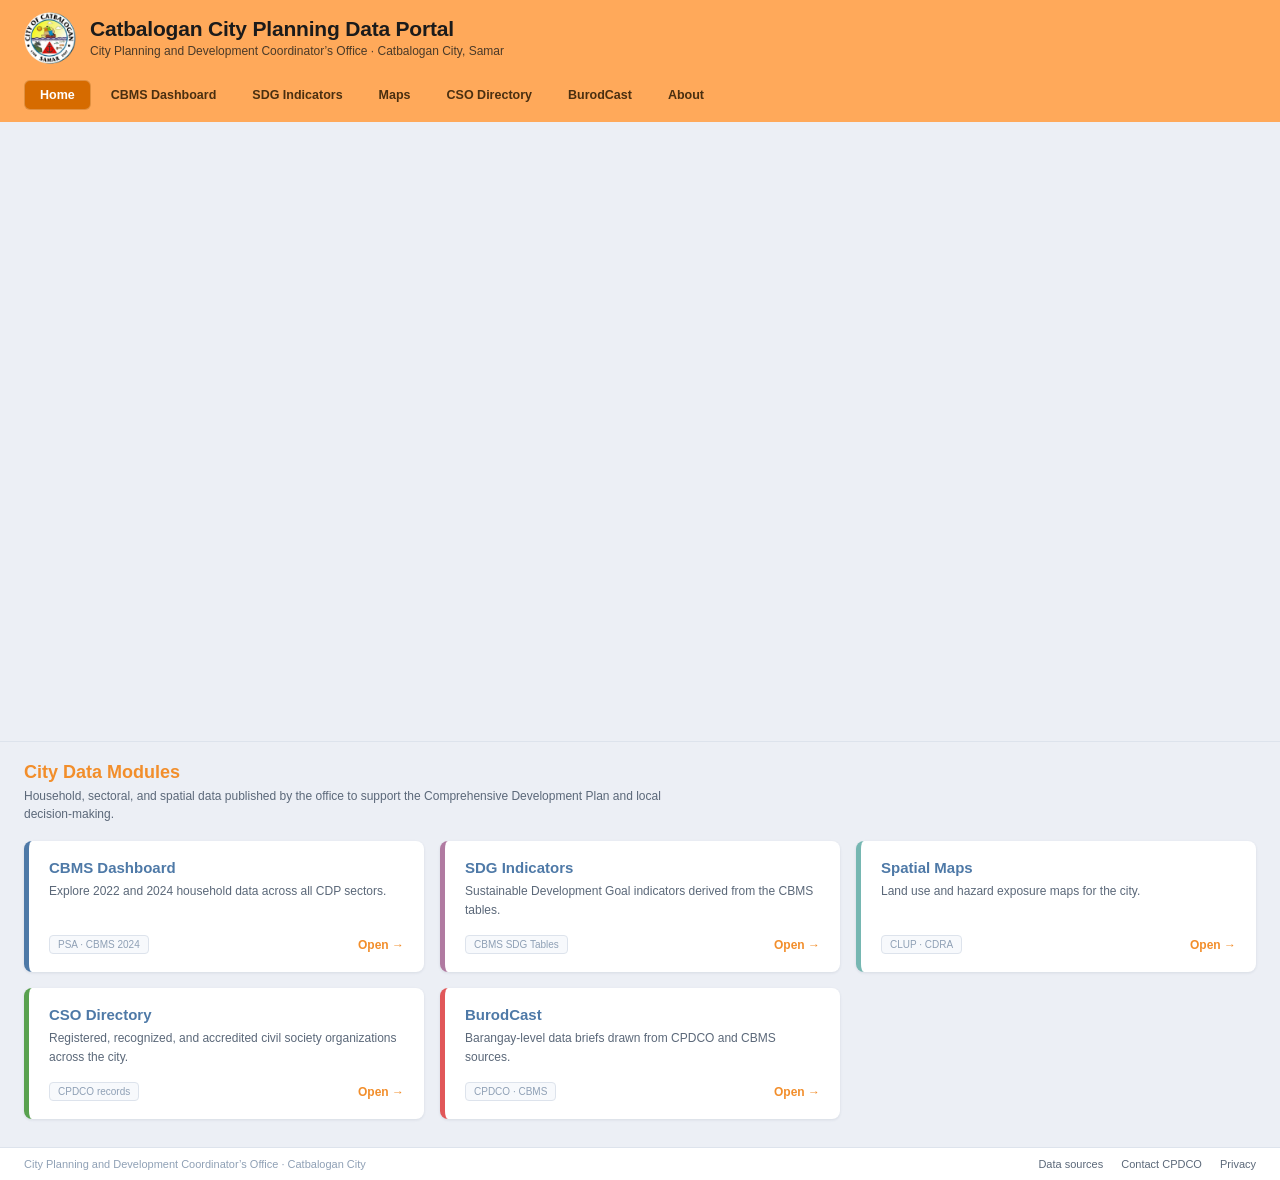
==== index.html @ 0801b404 "Add BurodCast to the header navigation BurodCast is a view of the CBMS workbook rather than its own " ====
<!DOCTYPE html>
<html lang="en">
<head>
  <meta charset="UTF-8">
  <meta name="viewport" content="width=device-width, initial-scale=1.0">
  <title>Catbalogan City Planning Data Portal</title>
  <meta name="description" content="Planning and development data for Catbalogan City, Samar — population trends, CBMS household data, SDG indicators, the CSO directory, and spatial maps, published by the City Planning and Development Coordinator's Office.">
  <meta property="og:title" content="Catbalogan City Planning Data Portal">
  <meta property="og:description" content="Population trends, CBMS household data, SDG indicators, the CSO directory, and spatial maps for Catbalogan City, Samar.">
  <meta property="og:image" content="assets/img/og-image.png">
  <meta property="og:type" content="website">
  <link rel="icon" type="image/png" href="assets/img/favicon.png">
  <link rel="stylesheet" href="assets/css/style.css">
</head>
<body>
<div class="page-shell">

  <header class="site-head">
    <a class="head-brand" href="index.html">
      <img class="head-seal" src="assets/img/seal.png" width="52" height="52" alt="Catbalogan City seal">
      <div>
        <h1 class="head-title">Catbalogan City Planning Data Portal</h1>
        <p class="head-sub">City Planning and Development Coordinator&rsquo;s Office &middot; Catbalogan City, Samar</p>
      </div>
    </a>
    <nav class="head-nav">
      <a href="index.html"     class="nav-pill">Home</a>
      <a href="dashboard.html" class="nav-pill">CBMS Dashboard</a>
      <a href="sdg.html"       class="nav-pill">SDG Indicators</a>
      <a href="maps.html"      class="nav-pill">Maps</a>
      <a href="cso.html"       class="nav-pill">CSO Directory</a>
      <a href="dashboard.html?view=BurodCast" class="nav-pill">BurodCast</a>
      <a href="about.html"     class="nav-pill">About</a>
    </nav>
  </header>

  <section class="home-viz">
    <div id="vizContainer"></div>
  </section>

  <main class="panel">
    <h2 class="section-title">City Data Modules</h2>
    <p class="section-sub">
      Household, sectoral, and spatial data published by the office to support the
      Comprehensive Development Plan and local decision-making.
    </p>

    <div class="module-grid">

      <a href="dashboard.html" class="module-card" style="border-left-color:#4e79a7;">
        <div class="module-title">CBMS Dashboard</div>
        <div class="module-desc">
          Explore 2022 and 2024 household data across all CDP sectors.
        </div>
        <div class="module-footer">
          <span class="module-tag">PSA &middot; CBMS 2024</span>
          <span class="module-open">Open &rarr;</span>
        </div>
      </a>

      <a href="sdg.html" class="module-card" style="border-left-color:#b07aa1;">
        <div class="module-title">SDG Indicators</div>
        <div class="module-desc">
          Sustainable Development Goal indicators derived from the CBMS tables.
        </div>
        <div class="module-footer">
          <span class="module-tag">CBMS SDG Tables</span>
          <span class="module-open">Open &rarr;</span>
        </div>
      </a>

      <a href="maps.html" class="module-card" style="border-left-color:#76b7b2;">
        <div class="module-title">Spatial Maps</div>
        <div class="module-desc">
          Land use and hazard exposure maps for the city.
        </div>
        <div class="module-footer">
          <span class="module-tag">CLUP &middot; CDRA</span>
          <span class="module-open">Open &rarr;</span>
        </div>
      </a>

      <a href="cso.html" class="module-card" style="border-left-color:#59a14f;">
        <div class="module-title">CSO Directory</div>
        <div class="module-desc">
          Registered, recognized, and accredited civil society organizations across the city.
        </div>
        <div class="module-footer">
          <span class="module-tag">CPDCO records</span>
          <span class="module-open">Open &rarr;</span>
        </div>
      </a>

      <a href="dashboard.html?view=BurodCast" class="module-card" style="border-left-color:#e15759;">
        <div class="module-title">BurodCast</div>
        <div class="module-desc">
          Barangay-level data briefs drawn from CPDCO and CBMS sources.
        </div>
        <div class="module-footer">
          <span class="module-tag">CPDCO &middot; CBMS</span>
          <span class="module-open">Open &rarr;</span>
        </div>
      </a>

    </div>
  </main>

  <footer class="site-footer">
    <span class="footer-views">City Planning and Development Coordinator&rsquo;s Office &middot; Catbalogan City</span>
    <div class="footer-links">
      <a href="about.html#sources">Data sources</a>
      <a href="about.html#contact">Contact CPDCO</a>
      <a href="about.html#privacy">Privacy</a>
    </div>
  </footer>

</div>

<script>
  (function buildViz() {
    var baseUrl =
      "https://public.tableau.com/views/CatbaloganCityPSAPopulationTrend/PopulationOverview";
    var isPhone =
      /Android|iPhone|iPod|IEMobile|Windows Phone/i.test(navigator.userAgent) ||
      window.innerWidth < 600;
    // Name the layout explicitly — left to itself Tableau sizes off the iframe
    // and can serve the phone layout to a desktop browser.
    var src = baseUrl
      + "?:embed=y"
      + "&:showVizHome=no"
      + "&:device=" + (isPhone ? "phone" : "desktop");
    var iframe = document.createElement("iframe");
    iframe.style.cssText =
      "width:100%; height:100%; max-width:1400px;" +
      "margin:0 auto; border:none; display:block;";
    iframe.setAttribute("title", "Catbalogan City population overview");
    iframe.setAttribute("src", src);
    document.getElementById("vizContainer").appendChild(iframe);
  })();
</script>

<script src="assets/js/main.js"></script>
</body>
</html>
---- assets/css/style.css ----
/* ==========================================================================
   Catbalogan City Planning Data Portal
   Visual language matched to the CBMS Tableau dashboards:
   orange header band, pill navigation, Tableau 10 accents,
   white rounded cards on a light blue-grey panel.
   ========================================================================== */

:root {
  /* Dashboard header */
  --head-orange:    #ffa95a;   /* header band */
  --pill:           #d66b00;   /* nav pill, other pages */
  --pill-hover:     #bf5f00;
  --pill-current:   #fbe3c8;   /* nav pill, current page */

  /* Navigation, inside the header band */
  --nav-text:       #4a2f10;   /* item text at rest */
  --nav-hover:      #e07f1f;   /* hover fill */
  --nav-active:     #d66b00;   /* current page fill */

  /* Tableau 10 accents — same series colors the dashboards use */
  --tab-blue:       #4e79a7;
  --tab-orange:     #f28e2b;
  --tab-red:        #e15759;
  --tab-teal:       #76b7b2;
  --tab-green:      #59a14f;
  --tab-yellow:     #edc948;
  --tab-purple:     #b07aa1;
  --tab-blue-pale:  #c4e1f6;
  --tab-orange-pale:#fdcf87;

  /* Surfaces */
  --bg:             #f7f9fc;   /* page background */
  --panel:          #eceff5;   /* panel behind card groups */
  --surface:        #ffffff;   /* cards */
  --border:         #dde3ec;

  /* Text */
  --text:           #222b36;
  --text-muted:     #5b6879;
  --text-dim:       #8fa0b5;

  /* Status */
  --stat-good:      #59a14f;
  --stat-warn:      #ff5500;

  --radius:         8px;
  --shadow:         0 1px 3px rgba(30, 50, 80, .10);
  --space:          8px;
}

/* --------------------------------------------------------------------------
   Base
   -------------------------------------------------------------------------- */

*, *::before, *::after { box-sizing: border-box; }

body {
  font-family: 'Segoe UI', 'Segoe UI Variable', Tahoma, Geneva, Verdana, sans-serif;
  font-size: 14px;
  color: var(--text);
  background: var(--bg);
  margin: 0;
  -webkit-font-smoothing: antialiased;
}

code, .mono { font-family: 'Cascadia Code', Consolas, monospace; font-size: 12px; }

.page-shell {
  display: flex;
  flex-direction: column;
  min-height: 100vh;
  min-height: 100dvh;   /* discounts mobile browser chrome */
}

/* Embed pages lock the viewport so the iframe owns exactly the remaining
   height. Tableau scrolls inside the frame at every screen size — letting the
   page grow instead leaves dead space under short phone layouts. */
.page-shell.embed {
  height: 100vh;
  height: 100dvh;
  min-height: 0;
  overflow: hidden;
}

/* --------------------------------------------------------------------------
   Header band — mirrors the dashboard header
   -------------------------------------------------------------------------- */

.site-head {
  background: var(--head-orange);
  display: flex;
  align-items: center;
  gap: 16px;
  padding: 12px 24px;
  flex-shrink: 0;
}
.head-brand {
  display: flex;
  align-items: center;
  gap: 14px;
  text-decoration: none;
  color: inherit;
  min-width: 0;
}
.head-seal { width: 52px; height: 52px; flex-shrink: 0; display: block; }
.head-title {
  font-size: 21px;
  font-weight: 700;
  color: #1b1b1b;
  margin: 0;
  line-height: 1.2;
  letter-spacing: -.2px;
}
.head-sub {
  font-size: 12px;
  color: #4a3a29;
  margin: 3px 0 0;
  line-height: 1.3;
}

/* --------------------------------------------------------------------------
   Navigation — right side of the header band
   -------------------------------------------------------------------------- */

.head-nav {
  display: flex;
  align-items: center;
  gap: 4px;
  margin-left: auto;
  flex-wrap: wrap;
  justify-content: flex-end;
}
.nav-pill {
  font-size: 12.5px;
  font-weight: 600;
  color: var(--nav-text);
  background: transparent;
  border: 1px solid transparent;
  padding: 7px 15px;
  border-radius: 6px;
  text-decoration: none;
  white-space: nowrap;
  transition: background .12s, color .12s;
}
.nav-pill:hover {
  background: var(--nav-hover);
  color: #fff;
}
.nav-pill.active,
.nav-pill.active:hover {
  background: var(--nav-active);
  border-color: rgba(255, 255, 255, .25);
  color: #fff;
}

/* --------------------------------------------------------------------------
   Panel + section headings
   -------------------------------------------------------------------------- */

.panel {
  background: var(--panel);
  padding: 20px 24px 28px;
  flex: 1;
}
.section-title {
  font-size: 18px;
  font-weight: 700;
  color: var(--tab-orange);
  margin: 0 0 4px;
}
.section-sub {
  font-size: 12px;
  color: var(--text-muted);
  margin: 0 0 18px;
  max-width: 640px;
  line-height: 1.5;
}

/* --------------------------------------------------------------------------
   Module cards — white, rounded, soft shadow, colored left rule
   -------------------------------------------------------------------------- */

.module-grid {
  display: grid;
  grid-template-columns: repeat(3, 1fr);
  gap: 16px;
}
.module-card {
  background: var(--surface);
  border-radius: var(--radius);
  border-left: 5px solid var(--border);
  box-shadow: var(--shadow);
  padding: 18px 20px;
  text-decoration: none;
  color: var(--text);
  display: flex;
  flex-direction: column;
  gap: 6px;
  transition: box-shadow .12s, transform .12s;
}
.module-card:hover {
  box-shadow: 0 3px 10px rgba(30, 50, 80, .16);
  transform: translateY(-1px);
}
.module-title  { font-size: 15px; font-weight: 600; color: var(--tab-blue); }
.module-desc   { font-size: 12px; color: var(--text-muted); line-height: 1.55; flex: 1; }
.module-footer { display: flex; align-items: center; justify-content: space-between;
                 gap: 12px; margin-top: 10px; }
.module-tag    { font-size: 10px; background: var(--bg); border: 1px solid var(--border);
                 border-radius: 4px; padding: 3px 8px; color: var(--text-dim); }
.module-open   { font-size: 12px; font-weight: 600; color: var(--tab-orange); white-space: nowrap; }

/* --------------------------------------------------------------------------
   Home embed — fixed-height viz panel above the module grid
   -------------------------------------------------------------------------- */

.home-viz {
  height: 620px;
  background: var(--panel);
  border-bottom: 1px solid var(--border);
  flex-shrink: 0;
}
.home-viz #vizContainer { height: 100%; }

/* --------------------------------------------------------------------------
   View switcher — picks a view within one workbook
   -------------------------------------------------------------------------- */

.view-switch {
  background: var(--surface);
  border-bottom: 1px solid var(--border);
  display: flex;
  align-items: center;
  gap: 8px;
  padding: 8px 24px;
  flex-shrink: 0;
}
.view-tab {
  font-size: 12px;
  font-weight: 500;
  color: var(--text-muted);
  text-decoration: none;
  padding: 5px 14px;
  border-radius: 4px;
  border: 1px solid var(--border);
  white-space: nowrap;
}
.view-tab:hover { color: var(--tab-blue); border-color: var(--tab-blue-pale); }
.view-tab.active,
.view-tab.active:hover {
  background: var(--tab-blue);
  border-color: var(--tab-blue);
  color: #fff;
}
.view-note {
  font-size: 11px;
  color: var(--text-dim);
  margin-left: 8px;
  line-height: 1.4;
}

/* --------------------------------------------------------------------------
   Office identity block (about)
   -------------------------------------------------------------------------- */

.office-identity { display: flex; align-items: center; gap: 22px; }
.office-logo {
  width: 118px;
  height: 118px;
  flex-shrink: 0;
  object-fit: contain;
}
.office-name {
  font-size: 16px;
  font-weight: 600;
  color: var(--tab-blue);
  margin: 0 0 3px;
  line-height: 1.3;
}
.office-line { font-size: 12px; color: var(--text-dim); margin: 0 0 10px; }
.office-lede { font-size: 13px; color: var(--text-muted); line-height: 1.6; margin: 0; }

/* --------------------------------------------------------------------------
   Source disclaimer banner
   -------------------------------------------------------------------------- */

.source-banner {
  background: #fff4e3;
  border-bottom: 1px solid var(--tab-orange-pale);
  padding: 8px 24px;
  font-size: 11.5px;
  color: #7a4f00;
  flex-shrink: 0;
}

/* --------------------------------------------------------------------------
   Viz container
   -------------------------------------------------------------------------- */

#vizContainer { flex: 1; min-height: 0; background: var(--panel); }

/* --------------------------------------------------------------------------
   Content pages
   -------------------------------------------------------------------------- */

.content { flex: 1; width: 100%; max-width: 860px; margin: 0 auto; padding: 28px 24px 48px; }

.card {
  background: var(--surface);
  border-radius: var(--radius);
  box-shadow: var(--shadow);
  padding: 22px 24px;
  margin-bottom: 16px;
}
.card h2 {
  font-size: 15px;
  font-weight: 600;
  color: var(--tab-blue);
  margin: 0 0 12px;
}
.content h1 { font-size: 20px; font-weight: 700; color: var(--tab-orange); margin: 0 0 6px; }
.content .lede { font-size: 13px; color: var(--text-muted); line-height: 1.6; margin: 0 0 20px; max-width: 640px; }
.content p, .content li { font-size: 13px; line-height: 1.7; color: var(--text-muted); }
.content p { margin: 0 0 12px; }
.content p:last-child, .content ul:last-child { margin-bottom: 0; }
.content ul { margin: 0 0 12px; padding-left: 18px; }
.content li { margin-bottom: 6px; }
.content a { color: var(--tab-blue); }
.content a:hover { color: var(--tab-orange); }
.content strong { color: var(--text); font-weight: 600; }

.data-rows { margin: 0; }
.data-row {
  display: flex;
  gap: 16px;
  padding: 9px 0;
  border-bottom: 1px solid var(--border);
  font-size: 13px;
}
.data-row:last-child { border-bottom: none; padding-bottom: 0; }
.data-row dt { flex: 0 0 160px; color: var(--text-dim); font-size: 12px; }
.data-row dd { margin: 0; color: var(--text-muted); line-height: 1.6; }

.layer-item {
  display: flex;
  align-items: center;
  justify-content: space-between;
  gap: 16px;
  padding: 12px 0;
  border-bottom: 1px solid var(--border);
}
.layer-item:last-child { border-bottom: none; padding-bottom: 0; }
.layer-title { font-size: 13px; font-weight: 600; color: var(--text); }
.layer-desc  { font-size: 12px; color: var(--text-muted); margin-top: 2px; }
.status-tag {
  font-size: 10px;
  border-radius: 4px;
  padding: 3px 8px;
  white-space: nowrap;
  background: #eaf3ea;
  color: var(--stat-good);
  border: 1px solid #c6e0c3;
}

/* --------------------------------------------------------------------------
   Footer
   -------------------------------------------------------------------------- */

.site-footer {
  background: var(--surface);
  border-top: 1px solid var(--border);
  padding: 10px 24px;
  display: flex;
  align-items: center;
  justify-content: space-between;
  gap: 16px;
  flex-shrink: 0;
}
.footer-views { font-size: 11px; color: var(--text-dim); }
.footer-links { display: flex; gap: 18px; }
.footer-links a { font-size: 11px; color: var(--text-muted); text-decoration: none; }
.footer-links a:hover { color: var(--tab-orange); }

/* --------------------------------------------------------------------------
   Responsive
   -------------------------------------------------------------------------- */

/* Below this the nav always takes its own full-width row, so it lays out the
   same on every page regardless of how wide that page's title is. */
@media (max-width: 1280px) {
  .site-head { flex-wrap: wrap; }
  .head-nav { margin-left: 0; width: 100%; justify-content: flex-start; }
}

@media (max-width: 980px) {
  .module-grid { grid-template-columns: repeat(2, 1fr); }
}

@media (max-width: 640px) {
  .site-head    { padding: 10px 16px; gap: 12px; }
  .head-seal    { width: 42px; height: 42px; }
  .head-title   { font-size: 17px; }
  .head-sub     { font-size: 11px; }
  .head-nav     { gap: 3px; }
  .nav-pill     { font-size: 12px; padding: 6px 11px; }

  .panel        { padding: 16px; }
  .module-grid  { grid-template-columns: 1fr; }
  .home-viz     { height: 78vh; height: 78dvh; }

  .view-switch  { flex-wrap: wrap; padding: 8px 16px; }
  .view-note    { margin-left: 0; flex-basis: 100%; }

  .office-identity { flex-direction: column; align-items: flex-start; gap: 14px; }
  .office-logo     { width: 92px; height: 92px; }
  .content      { padding: 20px 16px 40px; }
  .card         { padding: 18px 16px; }
  .source-banner{ padding: 8px 16px; }

  .site-footer  { flex-direction: column; align-items: flex-start; gap: 8px; }
  .footer-links { flex-wrap: wrap; gap: 14px; }

  .data-row     { flex-direction: column; gap: 2px; }
  .data-row dt  { flex: none; }
}
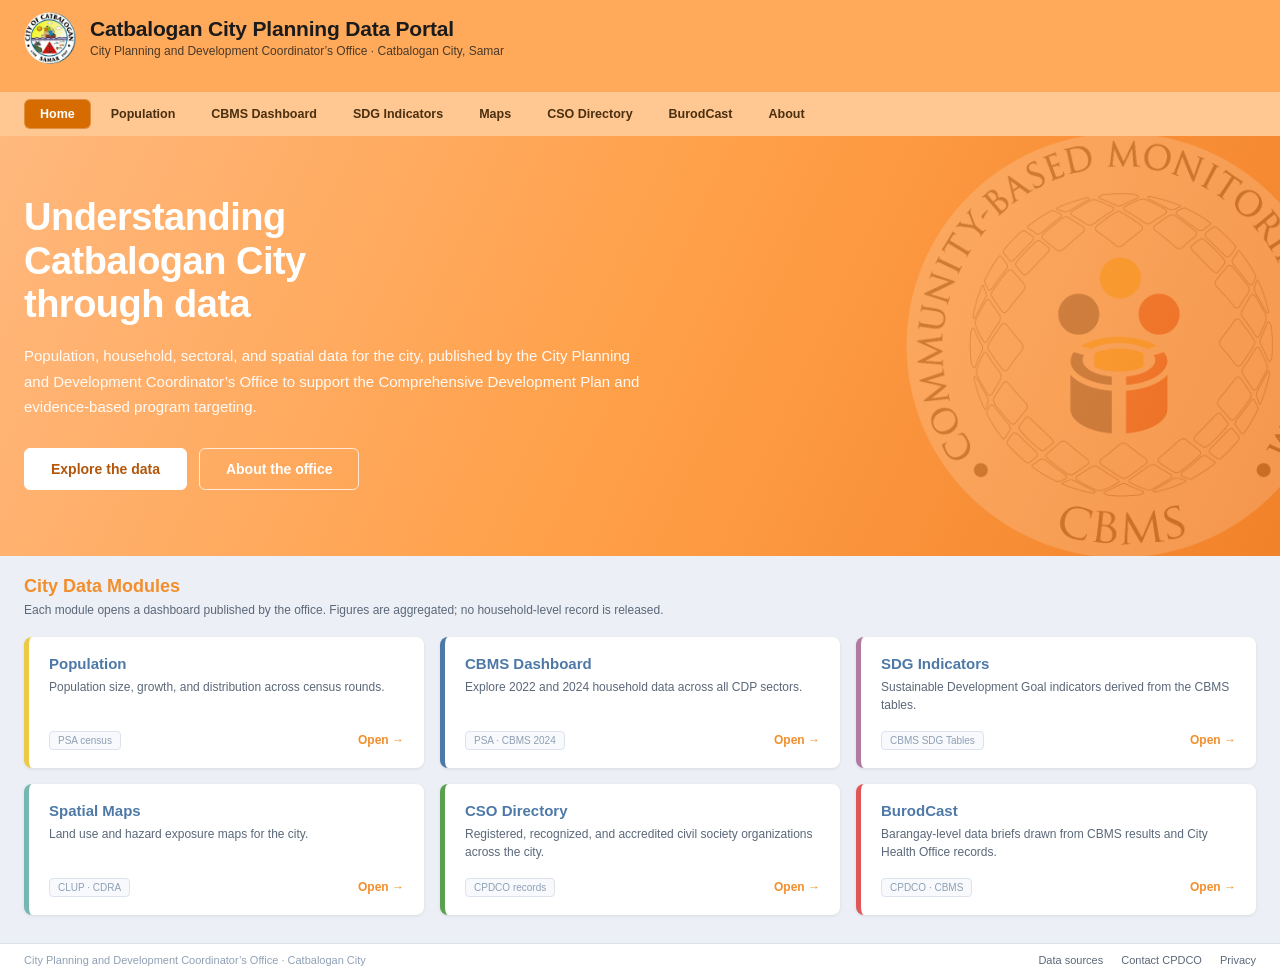
==== commit da8f8fcc: "Give Population its own page and rebuild the landing page Population moves out of the landing page i" ====
--- a/index.html
+++ b/index.html
@@ -4,9 +4,9 @@
   <meta charset="UTF-8">
   <meta name="viewport" content="width=device-width, initial-scale=1.0">
   <title>Catbalogan City Planning Data Portal</title>
-  <meta name="description" content="Planning and development data for Catbalogan City, Samar — population trends, CBMS household data, SDG indicators, the CSO directory, and spatial maps, published by the City Planning and Development Coordinator's Office.">
+  <meta name="description" content="Planning and development data for Catbalogan City, Samar: population trends, CBMS household data, SDG indicators, spatial maps, and the CSO directory, published by the City Planning and Development Coordinator's Office.">
   <meta property="og:title" content="Catbalogan City Planning Data Portal">
-  <meta property="og:description" content="Population trends, CBMS household data, SDG indicators, the CSO directory, and spatial maps for Catbalogan City, Samar.">
+  <meta property="og:description" content="Population trends, CBMS household data, SDG indicators, spatial maps, and the CSO directory for Catbalogan City, Samar.">
   <meta property="og:image" content="assets/img/og-image.png">
   <meta property="og:type" content="website">
   <link rel="icon" type="image/png" href="assets/img/favicon.png">
@@ -24,28 +24,52 @@
       </div>
     </a>
     <nav class="head-nav">
-      <a href="index.html"     class="nav-pill">Home</a>
-      <a href="dashboard.html" class="nav-pill">CBMS Dashboard</a>
-      <a href="sdg.html"       class="nav-pill">SDG Indicators</a>
-      <a href="maps.html"      class="nav-pill">Maps</a>
-      <a href="cso.html"       class="nav-pill">CSO Directory</a>
-      <a href="dashboard.html?view=BurodCast" class="nav-pill">BurodCast</a>
-      <a href="about.html"     class="nav-pill">About</a>
+      <a href="index.html"      class="nav-pill">Home</a>
+      <a href="population.html" class="nav-pill">Population</a>
+      <a href="dashboard.html"  class="nav-pill">CBMS Dashboard</a>
+      <a href="sdg.html"        class="nav-pill">SDG Indicators</a>
+      <a href="maps.html"       class="nav-pill">Maps</a>
+      <a href="cso.html"        class="nav-pill">CSO Directory</a>
+      <a href="burodcast.html"  class="nav-pill">BurodCast</a>
+      <a href="about.html"      class="nav-pill">About</a>
     </nav>
   </header>
 
-  <section class="home-viz">
-    <div id="vizContainer"></div>
+  <section class="hero">
+    <img class="hero-mark" src="assets/img/cbms_logo_resized.png" alt="" aria-hidden="true">
+    <div class="hero-inner">
+      <h2 class="hero-title">Understanding Catbalogan City through data</h2>
+      <p class="hero-desc">
+        Population, household, sectoral, and spatial data for the city, published by the
+        City Planning and Development Coordinator&rsquo;s Office to support the Comprehensive
+        Development Plan and evidence-based program targeting.
+      </p>
+      <div class="hero-actions">
+        <a href="dashboard.html" class="btn btn-primary">Explore the data</a>
+        <a href="about.html" class="btn btn-ghost">About the office</a>
+      </div>
+    </div>
   </section>
 
   <main class="panel">
     <h2 class="section-title">City Data Modules</h2>
     <p class="section-sub">
-      Household, sectoral, and spatial data published by the office to support the
-      Comprehensive Development Plan and local decision-making.
+      Each module opens a dashboard published by the office. Figures are aggregated; no
+      household-level record is released.
     </p>
 
     <div class="module-grid">
+
+      <a href="population.html" class="module-card" style="border-left-color:#edc948;">
+        <div class="module-title">Population</div>
+        <div class="module-desc">
+          Population size, growth, and distribution across census rounds.
+        </div>
+        <div class="module-footer">
+          <span class="module-tag">PSA census</span>
+          <span class="module-open">Open &rarr;</span>
+        </div>
+      </a>
 
       <a href="dashboard.html" class="module-card" style="border-left-color:#4e79a7;">
         <div class="module-title">CBMS Dashboard</div>
@@ -91,10 +115,10 @@
         </div>
       </a>
 
-      <a href="dashboard.html?view=BurodCast" class="module-card" style="border-left-color:#e15759;">
+      <a href="burodcast.html" class="module-card" style="border-left-color:#e15759;">
         <div class="module-title">BurodCast</div>
         <div class="module-desc">
-          Barangay-level data briefs drawn from CPDCO and CBMS sources.
+          Barangay-level data briefs drawn from CBMS results and City Health Office records.
         </div>
         <div class="module-footer">
           <span class="module-tag">CPDCO &middot; CBMS</span>
@@ -115,30 +139,6 @@
   </footer>
 
 </div>
-
-<script>
-  (function buildViz() {
-    var baseUrl =
-      "https://public.tableau.com/views/CatbaloganCityPSAPopulationTrend/PopulationOverview";
-    var isPhone =
-      /Android|iPhone|iPod|IEMobile|Windows Phone/i.test(navigator.userAgent) ||
-      window.innerWidth < 600;
-    // Name the layout explicitly — left to itself Tableau sizes off the iframe
-    // and can serve the phone layout to a desktop browser.
-    var src = baseUrl
-      + "?:embed=y"
-      + "&:showVizHome=no"
-      + "&:device=" + (isPhone ? "phone" : "desktop");
-    var iframe = document.createElement("iframe");
-    iframe.style.cssText =
-      "width:100%; height:100%; max-width:1400px;" +
-      "margin:0 auto; border:none; display:block;";
-    iframe.setAttribute("title", "Catbalogan City population overview");
-    iframe.setAttribute("src", src);
-    document.getElementById("vizContainer").appendChild(iframe);
-  })();
-</script>
-
 <script src="assets/js/main.js"></script>
 </body>
 </html>
--- a/assets/css/style.css
+++ b/assets/css/style.css
@@ -89,9 +89,10 @@
 .site-head {
   background: var(--head-orange);
   display: flex;
+  flex-wrap: wrap;
   align-items: center;
   gap: 16px;
-  padding: 12px 24px;
+  padding: 12px 24px 0;
   flex-shrink: 0;
 }
 .head-brand {
@@ -122,13 +123,18 @@
    Navigation — right side of the header band
    -------------------------------------------------------------------------- */
 
+/* Its own lighter band, full-bleed across the foot of the header, so the
+   navigation reads as a distinct strip rather than floating on the brand
+   colour. Always a full row, so it lays out identically on every page. */
 .head-nav {
   display: flex;
   align-items: center;
   gap: 4px;
-  margin-left: auto;
   flex-wrap: wrap;
-  justify-content: flex-end;
+  width: calc(100% + 48px);
+  margin: 12px -24px 0;
+  padding: 7px 24px;
+  background: rgba(255, 255, 255, .34);
 }
 .nav-pill {
   font-size: 12.5px;
@@ -154,6 +160,68 @@
 }
 
 /* --------------------------------------------------------------------------
+   Hero — landing page only
+   -------------------------------------------------------------------------- */
+
+.hero {
+  position: relative;
+  overflow: hidden;
+  background: linear-gradient(115deg, #ffb87d 0%, #ff9f47 52%, #f2822a 100%);
+  padding: 60px 24px 66px;
+  flex-shrink: 0;
+}
+.hero-mark {
+  position: absolute;
+  right: -70px;
+  top: 50%;
+  transform: translateY(-50%);
+  width: 460px;
+  max-width: 46%;
+  opacity: .17;
+  pointer-events: none;
+  user-select: none;
+}
+.hero-inner { position: relative; max-width: 1400px; margin: 0 auto; }
+.hero-title {
+  font-size: 38px;
+  font-weight: 700;
+  color: #fff;
+  line-height: 1.15;
+  letter-spacing: -.5px;
+  margin: 0 0 16px;
+  max-width: 15ch;
+}
+.hero-desc {
+  font-size: 15px;
+  line-height: 1.7;
+  color: rgba(255, 255, 255, .94);
+  max-width: 620px;
+  margin: 0 0 28px;
+}
+.hero-actions { display: flex; flex-wrap: wrap; gap: 12px; }
+.btn {
+  font-size: 14px;
+  font-weight: 600;
+  padding: 12px 26px;
+  border-radius: 6px;
+  text-decoration: none;
+  white-space: nowrap;
+  transition: background .12s, color .12s;
+}
+.btn-primary {
+  background: #fff;
+  color: #b3560a;
+  border: 1px solid #fff;
+}
+.btn-primary:hover { background: #fff4e8; }
+.btn-ghost {
+  background: transparent;
+  color: #fff;
+  border: 1px solid rgba(255, 255, 255, .75);
+}
+.btn-ghost:hover { background: rgba(255, 255, 255, .18); }
+
+/* --------------------------------------------------------------------------
    Panel + section headings
    -------------------------------------------------------------------------- */
 
@@ -209,18 +277,6 @@
 .module-tag    { font-size: 10px; background: var(--bg); border: 1px solid var(--border);
                  border-radius: 4px; padding: 3px 8px; color: var(--text-dim); }
 .module-open   { font-size: 12px; font-weight: 600; color: var(--tab-orange); white-space: nowrap; }
-
-/* --------------------------------------------------------------------------
-   Home embed — fixed-height viz panel above the module grid
-   -------------------------------------------------------------------------- */
-
-.home-viz {
-  height: 620px;
-  background: var(--panel);
-  border-bottom: 1px solid var(--border);
-  flex-shrink: 0;
-}
-.home-viz #vizContainer { height: 100%; }
 
 /* --------------------------------------------------------------------------
    View switcher — picks a view within one workbook
@@ -385,28 +441,26 @@
    Responsive
    -------------------------------------------------------------------------- */
 
-/* Below this the nav always takes its own full-width row, so it lays out the
-   same on every page regardless of how wide that page's title is. */
-@media (max-width: 1280px) {
-  .site-head { flex-wrap: wrap; }
-  .head-nav { margin-left: 0; width: 100%; justify-content: flex-start; }
-}
-
 @media (max-width: 980px) {
   .module-grid { grid-template-columns: repeat(2, 1fr); }
 }
 
 @media (max-width: 640px) {
-  .site-head    { padding: 10px 16px; gap: 12px; }
+  .site-head    { padding: 10px 16px 0; gap: 12px; }
+  .head-nav     { width: calc(100% + 32px); margin: 10px -16px 0; padding: 6px 16px; }
+
+  .hero         { padding: 40px 16px 44px; }
+  .hero-title   { font-size: 28px; max-width: none; }
+  .hero-desc    { font-size: 14px; margin-bottom: 22px; }
+  .hero-mark    { width: 280px; right: -90px; opacity: .13; }
+  .btn          { font-size: 13px; padding: 11px 20px; }
   .head-seal    { width: 42px; height: 42px; }
   .head-title   { font-size: 17px; }
   .head-sub     { font-size: 11px; }
-  .head-nav     { gap: 3px; }
   .nav-pill     { font-size: 12px; padding: 6px 11px; }
 
   .panel        { padding: 16px; }
   .module-grid  { grid-template-columns: 1fr; }
-  .home-viz     { height: 78vh; height: 78dvh; }
 
   .view-switch  { flex-wrap: wrap; padding: 8px 16px; }
   .view-note    { margin-left: 0; flex-basis: 100%; }
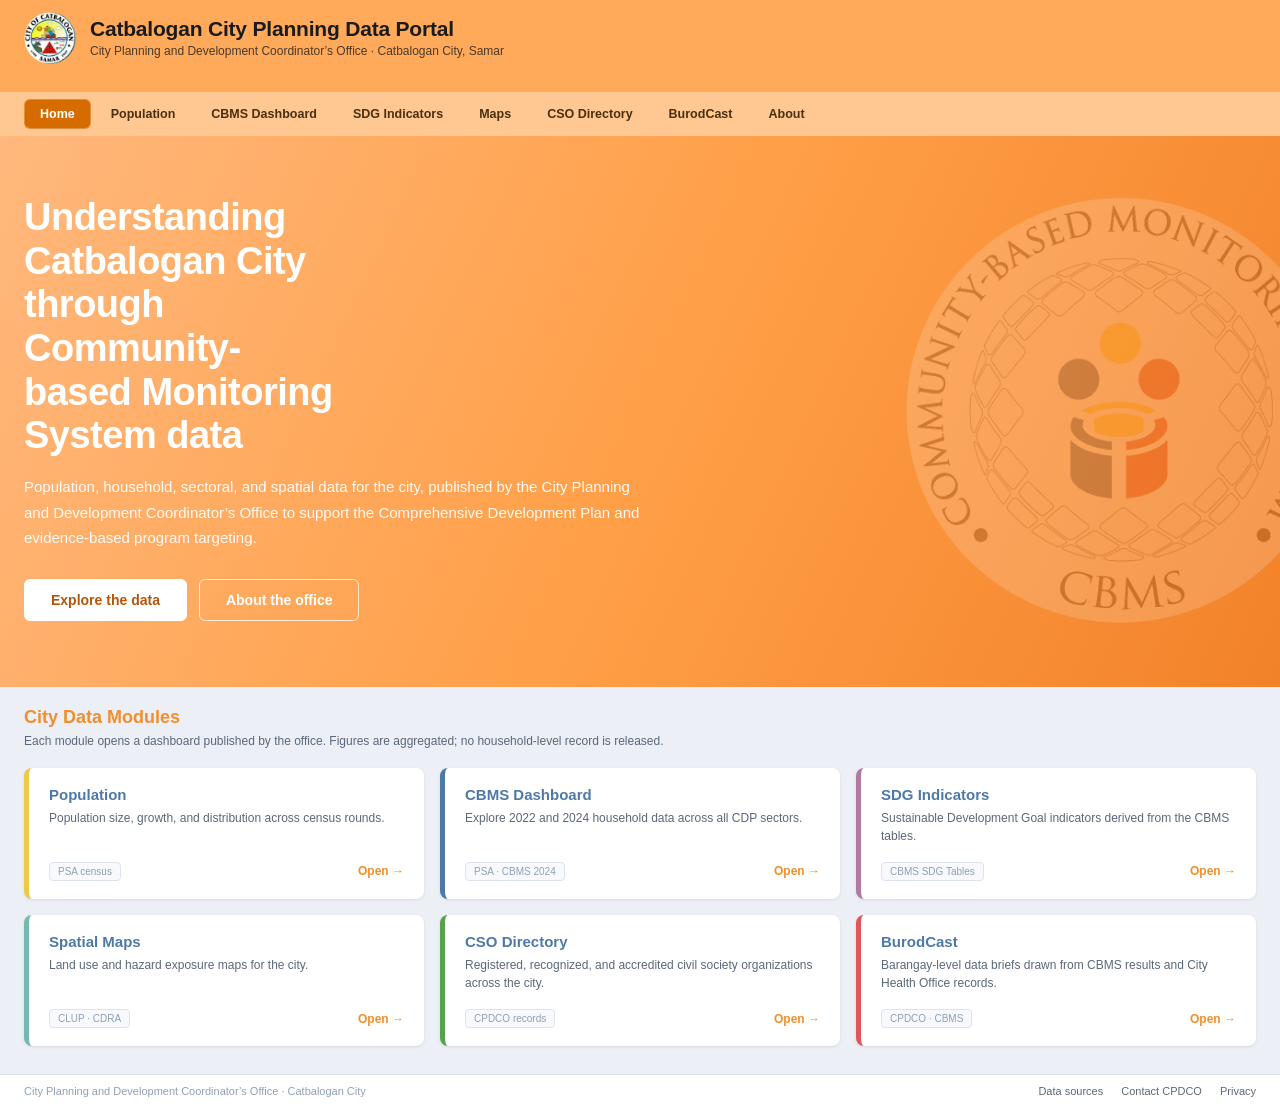
==== commit 7be99399: "Update hero title for clarity and adjust navigation order for Population page" ====
--- a/index.html
+++ b/index.html
@@ -38,7 +38,7 @@
   <section class="hero">
     <img class="hero-mark" src="assets/img/cbms_logo_resized.png" alt="" aria-hidden="true">
     <div class="hero-inner">
-      <h2 class="hero-title">Understanding Catbalogan City through data</h2>
+      <h2 class="hero-title">Understanding Catbalogan City through Community-based Monitoring System data</h2>
       <p class="hero-desc">
         Population, household, sectoral, and spatial data for the city, published by the
         City Planning and Development Coordinator&rsquo;s Office to support the Comprehensive
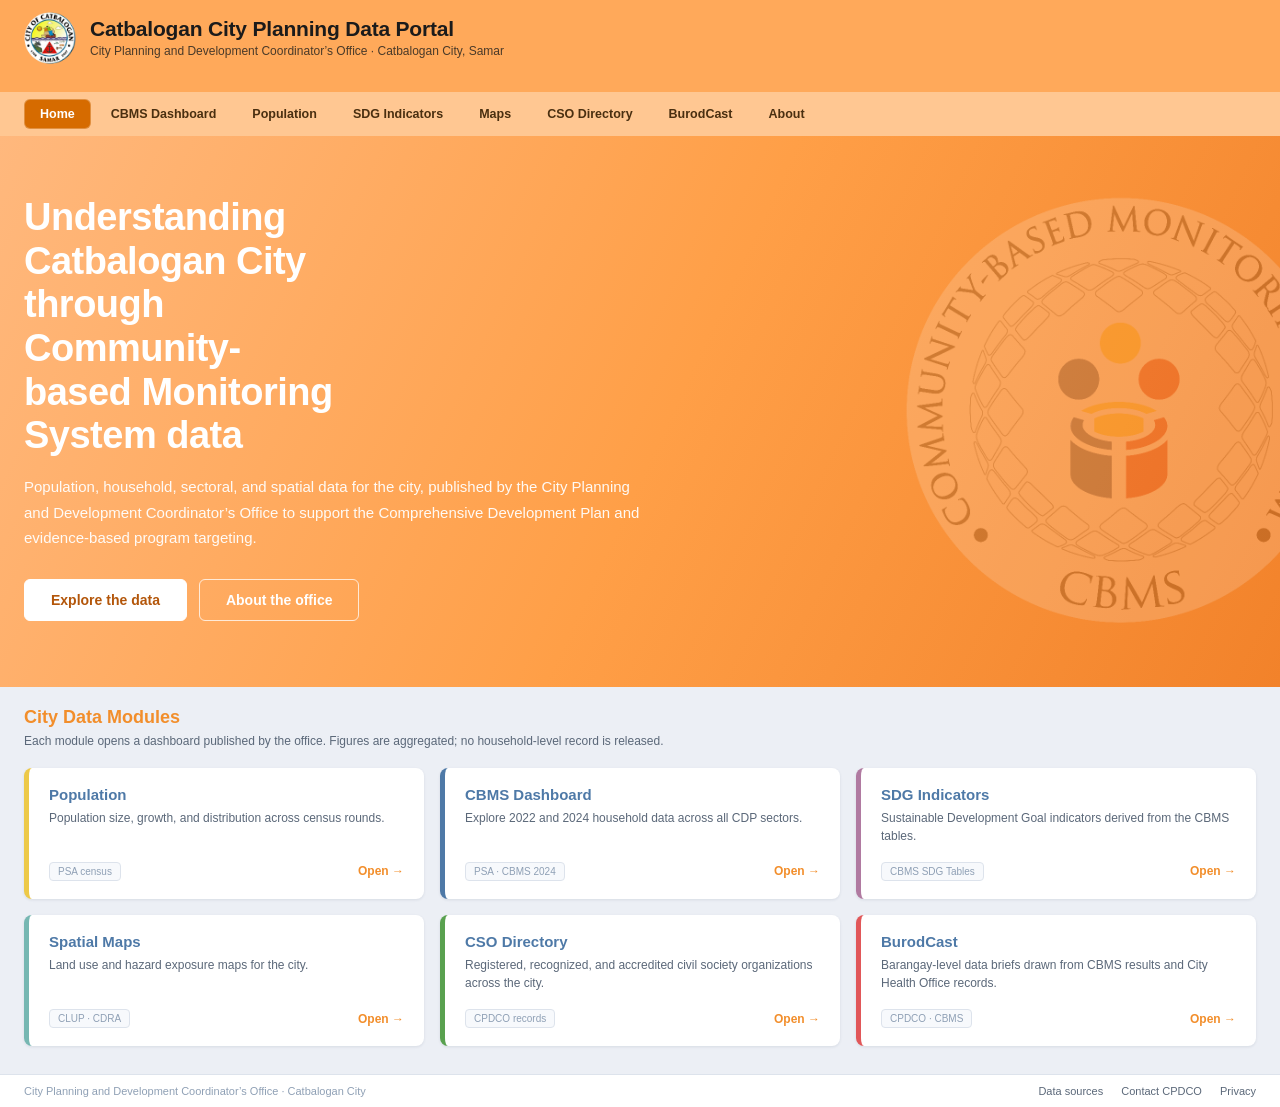
==== commit 7ec1ff51: "Reorder navigation links for consistency across pages" ====
--- a/index.html
+++ b/index.html
@@ -25,8 +25,8 @@
     </a>
     <nav class="head-nav">
       <a href="index.html"      class="nav-pill">Home</a>
+      <a href="dashboard.html" class="nav-pill">CBMS Dashboard</a>
       <a href="population.html" class="nav-pill">Population</a>
-      <a href="dashboard.html"  class="nav-pill">CBMS Dashboard</a>
       <a href="sdg.html"        class="nav-pill">SDG Indicators</a>
       <a href="maps.html"       class="nav-pill">Maps</a>
       <a href="cso.html"        class="nav-pill">CSO Directory</a>
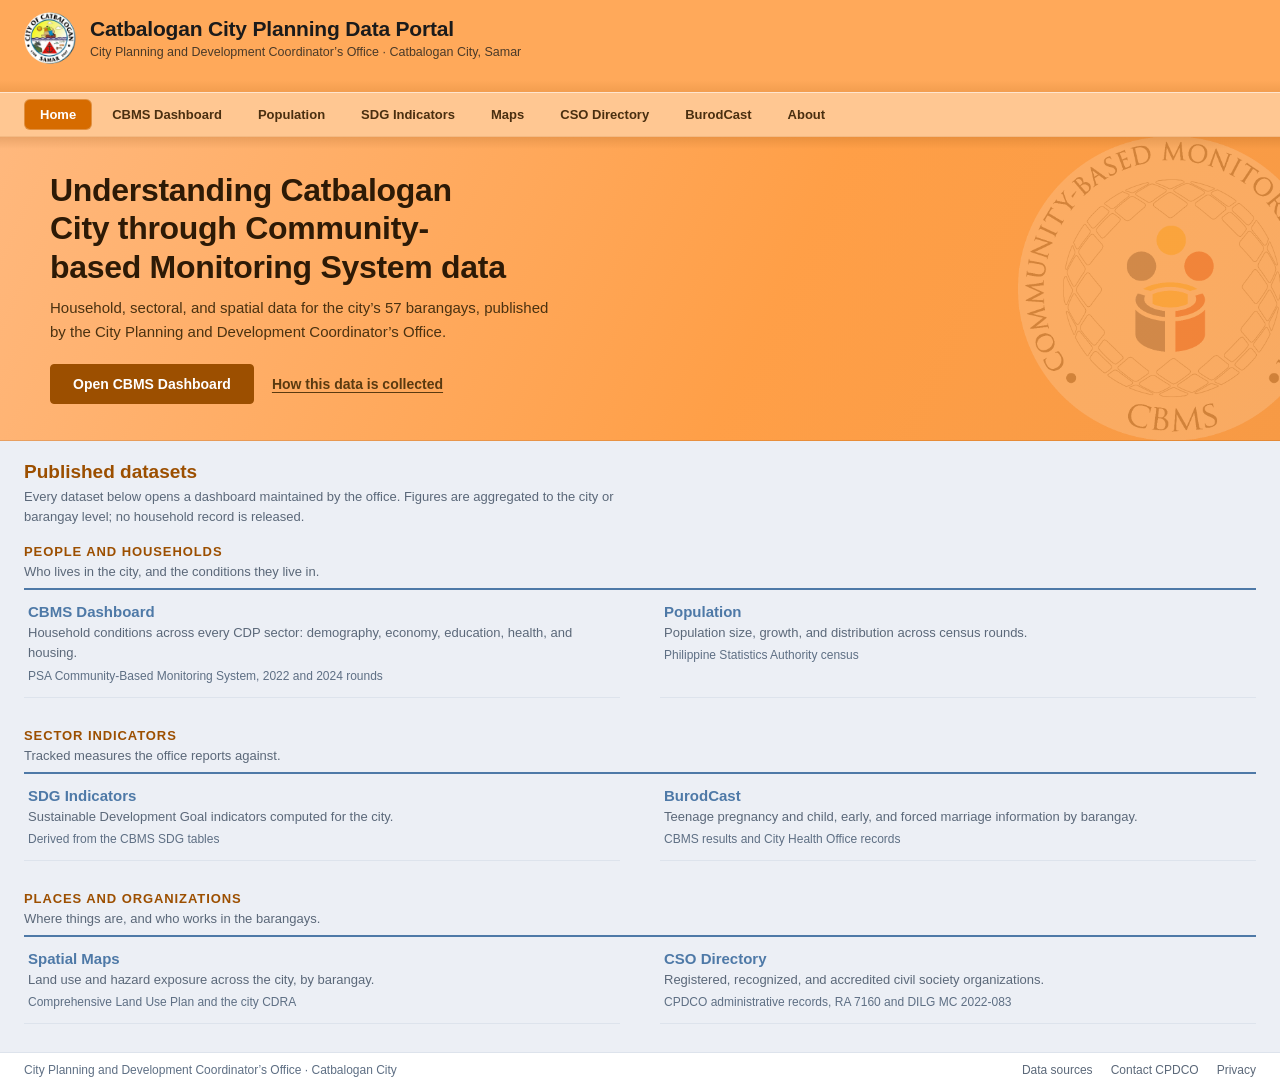
==== commit 790c6f4b: "Rework the landing page as a dataset index, not a card grid Six identical cards with coloured side s" ====
--- a/index.html
+++ b/index.html
@@ -40,93 +40,86 @@
     <div class="hero-inner">
       <h2 class="hero-title">Understanding Catbalogan City through Community-based Monitoring System data</h2>
       <p class="hero-desc">
-        Population, household, sectoral, and spatial data for the city, published by the
-        City Planning and Development Coordinator&rsquo;s Office to support the Comprehensive
-        Development Plan and evidence-based program targeting.
+        Household, sectoral, and spatial data for the city&rsquo;s 57 barangays, published by
+        the City Planning and Development Coordinator&rsquo;s Office.
       </p>
       <div class="hero-actions">
-        <a href="dashboard.html" class="btn btn-primary">Explore the data</a>
-        <a href="about.html" class="btn btn-ghost">About the office</a>
+        <a href="dashboard.html" class="btn btn-primary">Open CBMS Dashboard</a>
+        <a href="about.html" class="hero-secondary">How this data is collected</a>
       </div>
     </div>
   </section>
 
   <main class="panel">
-    <h2 class="section-title">City Data Modules</h2>
+    <h2 class="section-title">Published datasets</h2>
     <p class="section-sub">
-      Each module opens a dashboard published by the office. Figures are aggregated; no
-      household-level record is released.
+      Every dataset below opens a dashboard maintained by the office. Figures are aggregated
+      to the city or barangay level; no household record is released.
     </p>
 
-    <div class="module-grid">
+    <section class="atlas-group">
+      <h3 class="atlas-group-title">People and households</h3>
+      <p class="atlas-group-note">Who lives in the city, and the conditions they live in.</p>
+      <div class="atlas-list">
+        <a href="dashboard.html" class="atlas-item">
+          <span class="atlas-name">CBMS Dashboard</span>
+          <span class="atlas-desc">
+            Household conditions across every CDP sector: demography, economy, education,
+            health, and housing.
+          </span>
+          <span class="atlas-src">PSA Community-Based Monitoring System, 2022 and 2024 rounds</span>
+        </a>
+        <a href="population.html" class="atlas-item">
+          <span class="atlas-name">Population</span>
+          <span class="atlas-desc">
+            Population size, growth, and distribution across census rounds.
+          </span>
+          <span class="atlas-src">Philippine Statistics Authority census</span>
+        </a>
+      </div>
+    </section>
 
-      <a href="population.html" class="module-card" style="border-left-color:#edc948;">
-        <div class="module-title">Population</div>
-        <div class="module-desc">
-          Population size, growth, and distribution across census rounds.
-        </div>
-        <div class="module-footer">
-          <span class="module-tag">PSA census</span>
-          <span class="module-open">Open &rarr;</span>
-        </div>
-      </a>
+    <section class="atlas-group">
+      <h3 class="atlas-group-title">Sector indicators</h3>
+      <p class="atlas-group-note">Tracked measures the office reports against.</p>
+      <div class="atlas-list">
+        <a href="sdg.html" class="atlas-item">
+          <span class="atlas-name">SDG Indicators</span>
+          <span class="atlas-desc">
+            Sustainable Development Goal indicators computed for the city.
+          </span>
+          <span class="atlas-src">Derived from the CBMS SDG tables</span>
+        </a>
+        <a href="burodcast.html" class="atlas-item">
+          <span class="atlas-name">BurodCast</span>
+          <span class="atlas-desc">
+            Teenage pregnancy and child, early, and forced marriage information by barangay.
+          </span>
+          <span class="atlas-src">CBMS results and City Health Office records</span>
+        </a>
+      </div>
+    </section>
 
-      <a href="dashboard.html" class="module-card" style="border-left-color:#4e79a7;">
-        <div class="module-title">CBMS Dashboard</div>
-        <div class="module-desc">
-          Explore 2022 and 2024 household data across all CDP sectors.
-        </div>
-        <div class="module-footer">
-          <span class="module-tag">PSA &middot; CBMS 2024</span>
-          <span class="module-open">Open &rarr;</span>
-        </div>
-      </a>
-
-      <a href="sdg.html" class="module-card" style="border-left-color:#b07aa1;">
-        <div class="module-title">SDG Indicators</div>
-        <div class="module-desc">
-          Sustainable Development Goal indicators derived from the CBMS tables.
-        </div>
-        <div class="module-footer">
-          <span class="module-tag">CBMS SDG Tables</span>
-          <span class="module-open">Open &rarr;</span>
-        </div>
-      </a>
-
-      <a href="maps.html" class="module-card" style="border-left-color:#76b7b2;">
-        <div class="module-title">Spatial Maps</div>
-        <div class="module-desc">
-          Land use and hazard exposure maps for the city.
-        </div>
-        <div class="module-footer">
-          <span class="module-tag">CLUP &middot; CDRA</span>
-          <span class="module-open">Open &rarr;</span>
-        </div>
-      </a>
-
-      <a href="cso.html" class="module-card" style="border-left-color:#59a14f;">
-        <div class="module-title">CSO Directory</div>
-        <div class="module-desc">
-          Registered, recognized, and accredited civil society organizations across the city.
-        </div>
-        <div class="module-footer">
-          <span class="module-tag">CPDCO records</span>
-          <span class="module-open">Open &rarr;</span>
-        </div>
-      </a>
-
-      <a href="burodcast.html" class="module-card" style="border-left-color:#e15759;">
-        <div class="module-title">BurodCast</div>
-        <div class="module-desc">
-          Barangay-level data briefs drawn from CBMS results and City Health Office records.
-        </div>
-        <div class="module-footer">
-          <span class="module-tag">CPDCO &middot; CBMS</span>
-          <span class="module-open">Open &rarr;</span>
-        </div>
-      </a>
-
-    </div>
+    <section class="atlas-group">
+      <h3 class="atlas-group-title">Places and organizations</h3>
+      <p class="atlas-group-note">Where things are, and who works in the barangays.</p>
+      <div class="atlas-list">
+        <a href="maps.html" class="atlas-item">
+          <span class="atlas-name">Spatial Maps</span>
+          <span class="atlas-desc">
+            Land use and hazard exposure across the city, by barangay.
+          </span>
+          <span class="atlas-src">Comprehensive Land Use Plan and the city CDRA</span>
+        </a>
+        <a href="cso.html" class="atlas-item">
+          <span class="atlas-name">CSO Directory</span>
+          <span class="atlas-desc">
+            Registered, recognized, and accredited civil society organizations.
+          </span>
+          <span class="atlas-src">CPDCO administrative records, RA 7160 and DILG MC 2022-083</span>
+        </a>
+      </div>
+    </section>
   </main>
 
   <footer class="site-footer">
--- a/assets/css/style.css
+++ b/assets/css/style.css
@@ -17,7 +17,7 @@
   --nav-hover:      #e07f1f;   /* hover fill */
   --nav-active:     #d66b00;   /* current page fill */
 
-  /* Tableau 10 accents — same series colors the dashboards use */
+  /* Tableau 10 accents, same series colors the dashboards use */
   --tab-blue:       #4e79a7;
   --tab-orange:     #f28e2b;
   --tab-red:        #e15759;
@@ -37,7 +37,7 @@
   /* Text */
   --text:           #222b36;
   --text-muted:     #5b6879;
-  --text-dim:       #8fa0b5;
+  --text-dim:       #5e6f84;
 
   /* Status */
   --stat-good:      #59a14f;
@@ -73,7 +73,7 @@
 }
 
 /* Embed pages lock the viewport so the iframe owns exactly the remaining
-   height. Tableau scrolls inside the frame at every screen size — letting the
+   height. Tableau scrolls inside the frame at every screen size. Letting the
    page grow instead leaves dead space under short phone layouts. */
 .page-shell.embed {
   height: 100vh;
@@ -83,11 +83,13 @@
 }
 
 /* --------------------------------------------------------------------------
-   Header band — mirrors the dashboard header
+   Header band, mirrors the dashboard header
    -------------------------------------------------------------------------- */
 
 .site-head {
   background: var(--head-orange);
+  position: relative;
+  z-index: 2;
   display: flex;
   flex-wrap: wrap;
   align-items: center;
@@ -113,20 +115,21 @@
   letter-spacing: -.2px;
 }
 .head-sub {
-  font-size: 12px;
+  font-size: 12.5px;
   color: #4a3a29;
   margin: 3px 0 0;
   line-height: 1.3;
 }
 
 /* --------------------------------------------------------------------------
-   Navigation — right side of the header band
+   Navigation, right side of the header band
    -------------------------------------------------------------------------- */
 
 /* Its own lighter band, full-bleed across the foot of the header, so the
    navigation reads as a distinct strip rather than floating on the brand
    colour. Always a full row, so it lays out identically on every page. */
 .head-nav {
+  position: relative;
   display: flex;
   align-items: center;
   gap: 4px;
@@ -135,9 +138,32 @@
   margin: 12px -24px 0;
   padding: 7px 24px;
   background: rgba(255, 255, 255, .34);
+  box-shadow:
+    inset 0  1px 0 rgba(255, 255, 255, .55),
+    inset 0 -1px 0 rgba(150, 75, 0, .10);
+}
+
+/* Soft shading falling away from the band on both sides, so the navigation
+   sits on its own plane rather than butting flat against its neighbours. */
+.head-nav::before,
+.head-nav::after {
+  content: "";
+  position: absolute;
+  left: 0;
+  right: 0;
+  height: 12px;
+  pointer-events: none;
+}
+.head-nav::before {
+  top: -12px;
+  background: linear-gradient(to bottom, rgba(150, 75, 0, 0), rgba(150, 75, 0, .12));
+}
+.head-nav::after {
+  bottom: -12px;
+  background: linear-gradient(to bottom, rgba(120, 60, 0, .15), rgba(120, 60, 0, 0));
 }
 .nav-pill {
-  font-size: 12.5px;
+  font-size: 13px;
   font-weight: 600;
   color: var(--nav-text);
   background: transparent;
@@ -159,67 +185,107 @@
   color: #fff;
 }
 
-/* --------------------------------------------------------------------------
-   Hero — landing page only
+/* Phone menu button. Hidden on desktop, where the full row is shown. */
+.nav-toggle {
+  display: none;
+  font: inherit;
+  font-size: 13px;
+  font-weight: 600;
+  align-items: center;
+  gap: 8px;
+  margin-left: auto;
+  padding: 8px 14px;
+  color: var(--nav-text);
+  background: rgba(255, 255, 255, .45);
+  border: 1px solid rgba(150, 75, 0, .25);
+  border-radius: 4px;
+  cursor: pointer;
+}
+.nav-toggle:hover { background: rgba(255, 255, 255, .7); }
+.nav-toggle-bars { display: inline-block; width: 14px; height: 10px; position: relative; }
+.nav-toggle-bars::before,
+.nav-toggle-bars::after,
+.nav-toggle-bars span {
+  content: "";
+  position: absolute;
+  left: 0;
+  right: 0;
+  height: 2px;
+  background: currentColor;
+}
+.nav-toggle-bars::before { top: 0; }
+.nav-toggle-bars span    { top: 4px; }
+.nav-toggle-bars::after  { top: 8px; }
+.nav-toggle[aria-expanded="true"] .nav-toggle-bars span { opacity: 0; }
+.nav-toggle[aria-expanded="true"] .nav-toggle-bars::before { top: 4px; transform: rotate(45deg); }
+.nav-toggle[aria-expanded="true"] .nav-toggle-bars::after  { top: 4px; transform: rotate(-45deg); }
+
+/* --------------------------------------------------------------------------
+   Hero: short, so the index below is reachable without scrolling far.
+   Text is dark on the orange rather than white, which was close to
+   unreadable against this value.
    -------------------------------------------------------------------------- */
 
 .hero {
   position: relative;
   overflow: hidden;
-  background: linear-gradient(115deg, #ffb87d 0%, #ff9f47 52%, #f2822a 100%);
-  padding: 60px 24px 66px;
+  background: linear-gradient(115deg, #ffb87d 0%, #ff9f47 60%, #f79a45 100%);
+  padding: 34px 24px 36px;
+  border-bottom: 1px solid rgba(150, 75, 0, .22);
   flex-shrink: 0;
 }
 .hero-mark {
   position: absolute;
-  right: -70px;
+  right: -56px;
   top: 50%;
   transform: translateY(-50%);
-  width: 460px;
-  max-width: 46%;
-  opacity: .17;
+  width: 330px;
+  max-width: 34%;
+  opacity: .16;
   pointer-events: none;
   user-select: none;
 }
-.hero-inner { position: relative; max-width: 1400px; margin: 0 auto; }
+.hero-inner { position: relative; max-width: 1180px; margin: 0 auto; }
 .hero-title {
-  font-size: 38px;
+  font-size: 32px;
   font-weight: 700;
-  color: #fff;
-  line-height: 1.15;
-  letter-spacing: -.5px;
-  margin: 0 0 16px;
-  max-width: 15ch;
+  color: #2d1a06;
+  line-height: 1.2;
+  letter-spacing: -.3px;
+  margin: 0 0 10px;
+  max-width: 26ch;
 }
 .hero-desc {
   font-size: 15px;
-  line-height: 1.7;
-  color: rgba(255, 255, 255, .94);
-  max-width: 620px;
-  margin: 0 0 28px;
-}
-.hero-actions { display: flex; flex-wrap: wrap; gap: 12px; }
+  line-height: 1.6;
+  color: #4b3211;
+  max-width: 62ch;
+  margin: 0 0 20px;
+}
+.hero-actions { display: flex; flex-wrap: wrap; align-items: center; gap: 18px; }
 .btn {
   font-size: 14px;
   font-weight: 600;
-  padding: 12px 26px;
-  border-radius: 6px;
+  padding: 11px 22px;
+  border-radius: 4px;
   text-decoration: none;
   white-space: nowrap;
   transition: background .12s, color .12s;
 }
 .btn-primary {
-  background: #fff;
-  color: #b3560a;
-  border: 1px solid #fff;
-}
-.btn-primary:hover { background: #fff4e8; }
-.btn-ghost {
-  background: transparent;
+  background: #9c4f00;
   color: #fff;
-  border: 1px solid rgba(255, 255, 255, .75);
-}
-.btn-ghost:hover { background: rgba(255, 255, 255, .18); }
+  border: 1px solid #9c4f00;
+}
+.btn-primary:hover { background: #7d3f00; border-color: #7d3f00; }
+.hero-secondary {
+  font-size: 14px;
+  font-weight: 600;
+  color: #5a3a10;
+  text-decoration: underline;
+  text-underline-offset: 3px;
+}
+.hero-secondary:hover { color: #2d1a06; }
 
 /* --------------------------------------------------------------------------
    Panel + section headings
@@ -231,13 +297,13 @@
   flex: 1;
 }
 .section-title {
-  font-size: 18px;
+  font-size: 19px;
   font-weight: 700;
-  color: var(--tab-orange);
+  color: #9c4f00;
   margin: 0 0 4px;
 }
 .section-sub {
-  font-size: 12px;
+  font-size: 13px;
   color: var(--text-muted);
   margin: 0 0 18px;
   max-width: 640px;
@@ -245,41 +311,64 @@
 }
 
 /* --------------------------------------------------------------------------
-   Module cards — white, rounded, soft shadow, colored left rule
-   -------------------------------------------------------------------------- */
-
-.module-grid {
+   Dataset index: an atlas contents page, not a grid of cards. Rules and
+   grouping carry the structure, so nothing needs a coloured stripe.
+   -------------------------------------------------------------------------- */
+
+.atlas-group { margin-top: 30px; }
+.atlas-group:first-of-type { margin-top: 6px; }
+.atlas-group-title {
+  font-size: 13px;
+  font-weight: 700;
+  letter-spacing: .07em;
+  text-transform: uppercase;
+  color: #9c4f00;
+  margin: 0 0 3px;
+}
+.atlas-group-note {
+  font-size: 13px;
+  color: var(--text-muted);
+  margin: 0 0 6px;
+  max-width: 70ch;
+  line-height: 1.55;
+}
+.atlas-list {
   display: grid;
-  grid-template-columns: repeat(3, 1fr);
-  gap: 16px;
-}
-.module-card {
-  background: var(--surface);
-  border-radius: var(--radius);
-  border-left: 5px solid var(--border);
-  box-shadow: var(--shadow);
-  padding: 18px 20px;
+  grid-template-columns: repeat(2, minmax(0, 1fr));
+  gap: 0 40px;
+  border-top: 2px solid var(--tab-blue);
+}
+.atlas-item {
+  display: block;
+  padding: 13px 4px 14px;
+  border-bottom: 1px solid var(--border);
   text-decoration: none;
-  color: var(--text);
-  display: flex;
-  flex-direction: column;
-  gap: 6px;
-  transition: box-shadow .12s, transform .12s;
-}
-.module-card:hover {
-  box-shadow: 0 3px 10px rgba(30, 50, 80, .16);
-  transform: translateY(-1px);
-}
-.module-title  { font-size: 15px; font-weight: 600; color: var(--tab-blue); }
-.module-desc   { font-size: 12px; color: var(--text-muted); line-height: 1.55; flex: 1; }
-.module-footer { display: flex; align-items: center; justify-content: space-between;
-                 gap: 12px; margin-top: 10px; }
-.module-tag    { font-size: 10px; background: var(--bg); border: 1px solid var(--border);
-                 border-radius: 4px; padding: 3px 8px; color: var(--text-dim); }
-.module-open   { font-size: 12px; font-weight: 600; color: var(--tab-orange); white-space: nowrap; }
-
-/* --------------------------------------------------------------------------
-   View switcher — picks a view within one workbook
+  color: inherit;
+}
+.atlas-item:hover { background: #fff6ec; }
+.atlas-name {
+  display: block;
+  font-size: 15px;
+  font-weight: 600;
+  color: var(--tab-blue);
+}
+.atlas-item:hover .atlas-name { color: #9c4f00; text-decoration: underline; }
+.atlas-desc {
+  display: block;
+  font-size: 13px;
+  line-height: 1.55;
+  color: var(--text-muted);
+  margin-top: 3px;
+}
+.atlas-src {
+  display: block;
+  font-size: 12px;
+  color: var(--text-dim);
+  margin-top: 5px;
+}
+
+/* --------------------------------------------------------------------------
+   View switcher, picks a view within one workbook
    -------------------------------------------------------------------------- */
 
 .view-switch {
@@ -309,7 +398,7 @@
   color: #fff;
 }
 .view-note {
-  font-size: 11px;
+  font-size: 12px;
   color: var(--text-dim);
   margin-left: 8px;
   line-height: 1.4;
@@ -333,7 +422,7 @@
   margin: 0 0 3px;
   line-height: 1.3;
 }
-.office-line { font-size: 12px; color: var(--text-dim); margin: 0 0 10px; }
+.office-line { font-size: 12.5px; color: var(--text-dim); margin: 0 0 10px; }
 .office-lede { font-size: 13px; color: var(--text-muted); line-height: 1.6; margin: 0; }
 
 /* --------------------------------------------------------------------------
@@ -344,8 +433,8 @@
   background: #fff4e3;
   border-bottom: 1px solid var(--tab-orange-pale);
   padding: 8px 24px;
-  font-size: 11.5px;
-  color: #7a4f00;
+  font-size: 12.5px;
+  color: #6b4500;
   flex-shrink: 0;
 }
 
@@ -353,7 +442,80 @@
    Viz container
    -------------------------------------------------------------------------- */
 
-#vizContainer { flex: 1; min-height: 0; background: var(--panel); }
+#vizContainer {
+  position: relative;
+  flex: 1;
+  min-height: 0;
+  background: var(--panel);
+  overflow-x: auto;
+  overflow-y: hidden;
+  -webkit-overflow-scrolling: touch;
+}
+/* Below --viz-min-width the viz keeps its full width and the container
+   scrolls, rather than Tableau clipping the layout. */
+.viz-frame {
+  width: 100%;
+  height: 100%;
+  min-width: var(--viz-min-width, 0);
+  max-width: 1400px;
+  margin: 0 auto;
+  border: none;
+  display: block;
+}
+#vizContainer.viz-phone { overflow-x: hidden; }
+#vizContainer.viz-phone .viz-frame { min-width: 0; }
+
+/* Pan controls, shown only when the viz overflows its container */
+/* An author `display` beats the UA's [hidden] rule, so restate it. */
+.pan-bar[hidden] { display: none; }
+.pan-bar {
+  display: flex;
+  align-items: center;
+  gap: 10px;
+  padding: 5px 16px;
+  background: var(--surface);
+  border-bottom: 1px solid var(--border);
+  flex-shrink: 0;
+}
+.pan-btn {
+  font: inherit;
+  font-size: 14px;
+  line-height: 1;
+  color: var(--tab-blue);
+  background: var(--bg);
+  border: 1px solid var(--border);
+  border-radius: 4px;
+  padding: 5px 12px;
+  cursor: pointer;
+}
+.pan-btn:hover:not(:disabled) { background: var(--tab-blue); border-color: var(--tab-blue); color: #fff; }
+.pan-btn:disabled { opacity: .35; cursor: default; }
+/* Shown when the Tableau frame has not loaded, so the page is never a
+   blank panel with no way forward. */
+.viz-fallback {
+  position: absolute;
+  inset: 0;
+  display: flex;
+  flex-direction: column;
+  align-items: center;
+  justify-content: center;
+  gap: 10px;
+  padding: 24px;
+  text-align: center;
+  background: var(--panel);
+}
+.viz-fallback[hidden] { display: none; }
+.viz-fallback-title { font-size: 15px; font-weight: 600; color: var(--text); }
+.viz-fallback-text  { font-size: 13px; color: var(--text-muted); max-width: 52ch; line-height: 1.6; margin: 0; }
+.viz-fallback-link  { font-size: 14px; font-weight: 600; color: #9c4f00; }
+
+.pan-hint {
+  font-size: 12px;
+  color: var(--text-dim);
+  flex: 1;
+  min-width: 0;
+  text-align: center;
+}
 
 /* --------------------------------------------------------------------------
    Content pages
@@ -374,7 +536,7 @@
   color: var(--tab-blue);
   margin: 0 0 12px;
 }
-.content h1 { font-size: 20px; font-weight: 700; color: var(--tab-orange); margin: 0 0 6px; }
+.content h1 { font-size: 20px; font-weight: 700; color: #9c4f00; margin: 0 0 6px; }
 .content .lede { font-size: 13px; color: var(--text-muted); line-height: 1.6; margin: 0 0 20px; max-width: 640px; }
 .content p, .content li { font-size: 13px; line-height: 1.7; color: var(--text-muted); }
 .content p { margin: 0 0 12px; }
@@ -394,7 +556,7 @@
   font-size: 13px;
 }
 .data-row:last-child { border-bottom: none; padding-bottom: 0; }
-.data-row dt { flex: 0 0 160px; color: var(--text-dim); font-size: 12px; }
+.data-row dt { flex: 0 0 160px; color: var(--text-dim); font-size: 12.5px; }
 .data-row dd { margin: 0; color: var(--text-muted); line-height: 1.6; }
 
 .layer-item {
@@ -432,35 +594,45 @@
   gap: 16px;
   flex-shrink: 0;
 }
-.footer-views { font-size: 11px; color: var(--text-dim); }
+.footer-views { font-size: 12px; color: var(--text-dim); }
 .footer-links { display: flex; gap: 18px; }
-.footer-links a { font-size: 11px; color: var(--text-muted); text-decoration: none; }
+.footer-links a { font-size: 12px; color: var(--text-muted); text-decoration: none; }
 .footer-links a:hover { color: var(--tab-orange); }
 
 /* --------------------------------------------------------------------------
    Responsive
    -------------------------------------------------------------------------- */
 
-@media (max-width: 980px) {
-  .module-grid { grid-template-columns: repeat(2, 1fr); }
+@media (max-width: 900px) {
+  .atlas-list { grid-template-columns: minmax(0, 1fr); }
+}
+
+/* Phones: the eight links filled several rows before any content, so they
+   collapse behind a labelled menu button with an explicit open state. */
+@media (max-width: 760px) {
+  .nav-toggle { display: inline-flex; }
+  .site-head { padding-bottom: 10px; }
+  .head-nav { display: none; }
+  .head-nav.is-open { display: flex; margin-bottom: -10px; }
+  .head-nav .nav-pill { flex: 1 1 auto; text-align: center; }
 }
 
 @media (max-width: 640px) {
   .site-head    { padding: 10px 16px 0; gap: 12px; }
   .head-nav     { width: calc(100% + 32px); margin: 10px -16px 0; padding: 6px 16px; }
 
-  .hero         { padding: 40px 16px 44px; }
-  .hero-title   { font-size: 28px; max-width: none; }
-  .hero-desc    { font-size: 14px; margin-bottom: 22px; }
-  .hero-mark    { width: 280px; right: -90px; opacity: .13; }
-  .btn          { font-size: 13px; padding: 11px 20px; }
+  .hero         { padding: 26px 16px 28px; }
+  .hero-title   { font-size: 25px; max-width: none; }
+  .hero-desc    { font-size: 14.5px; margin-bottom: 18px; }
+  .hero-mark    { width: 230px; right: -80px; opacity: .12; }
+  .btn          { font-size: 14px; padding: 11px 20px; }
+  .atlas-list   { gap: 0; }
   .head-seal    { width: 42px; height: 42px; }
   .head-title   { font-size: 17px; }
   .head-sub     { font-size: 11px; }
   .nav-pill     { font-size: 12px; padding: 6px 11px; }
 
   .panel        { padding: 16px; }
-  .module-grid  { grid-template-columns: 1fr; }
 
   .view-switch  { flex-wrap: wrap; padding: 8px 16px; }
   .view-note    { margin-left: 0; flex-basis: 100%; }
@@ -470,6 +642,8 @@
   .content      { padding: 20px 16px 40px; }
   .card         { padding: 18px 16px; }
   .source-banner{ padding: 8px 16px; }
+  .pan-hint     { display: none; }
+  .pan-bar      { justify-content: space-between; }
 
   .site-footer  { flex-direction: column; align-items: flex-start; gap: 8px; }
   .footer-links { flex-wrap: wrap; gap: 14px; }
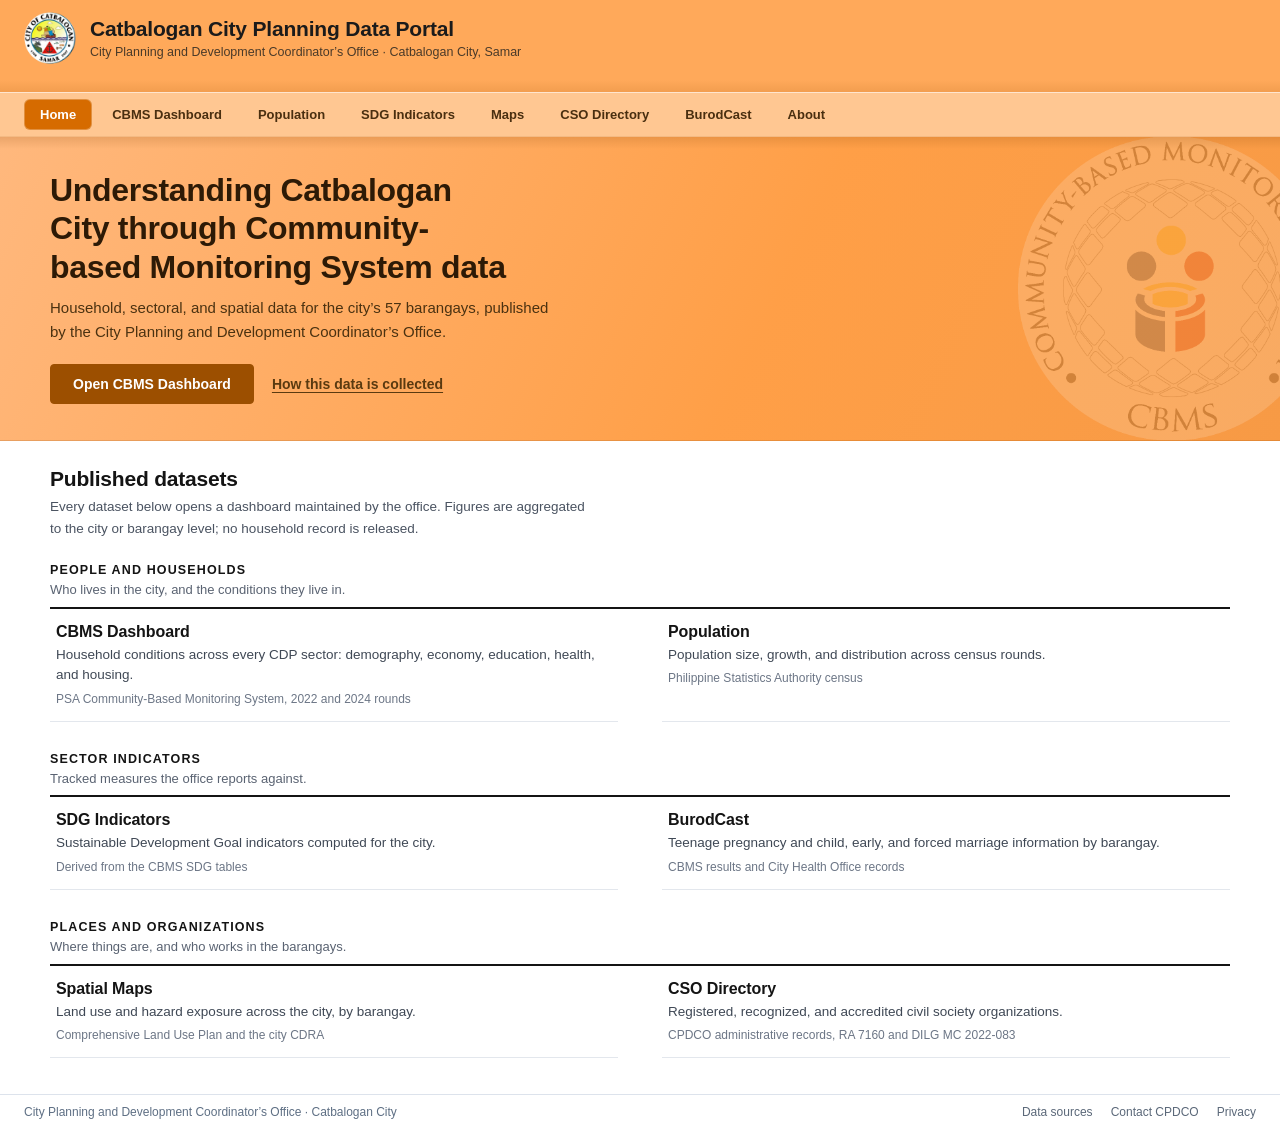
==== commit 4c37aac5: "Put the dataset index on white with black type The index sat on the grey panel with blue dataset nam" ====
--- a/index.html
+++ b/index.html
@@ -51,75 +51,77 @@
   </section>
 
   <main class="panel">
-    <h2 class="section-title">Published datasets</h2>
-    <p class="section-sub">
-      Every dataset below opens a dashboard maintained by the office. Figures are aggregated
-      to the city or barangay level; no household record is released.
-    </p>
+    <div class="panel-inner">
+      <h2 class="section-title">Published datasets</h2>
+      <p class="section-sub">
+        Every dataset below opens a dashboard maintained by the office. Figures are aggregated
+        to the city or barangay level; no household record is released.
+      </p>
 
-    <section class="atlas-group">
-      <h3 class="atlas-group-title">People and households</h3>
-      <p class="atlas-group-note">Who lives in the city, and the conditions they live in.</p>
-      <div class="atlas-list">
-        <a href="dashboard.html" class="atlas-item">
-          <span class="atlas-name">CBMS Dashboard</span>
-          <span class="atlas-desc">
-            Household conditions across every CDP sector: demography, economy, education,
-            health, and housing.
-          </span>
-          <span class="atlas-src">PSA Community-Based Monitoring System, 2022 and 2024 rounds</span>
-        </a>
-        <a href="population.html" class="atlas-item">
-          <span class="atlas-name">Population</span>
-          <span class="atlas-desc">
-            Population size, growth, and distribution across census rounds.
-          </span>
-          <span class="atlas-src">Philippine Statistics Authority census</span>
-        </a>
-      </div>
-    </section>
+      <section class="atlas-group">
+        <h3 class="atlas-group-title">People and households</h3>
+        <p class="atlas-group-note">Who lives in the city, and the conditions they live in.</p>
+        <div class="atlas-list">
+          <a href="dashboard.html" class="atlas-item">
+            <span class="atlas-name">CBMS Dashboard</span>
+            <span class="atlas-desc">
+              Household conditions across every CDP sector: demography, economy, education,
+              health, and housing.
+            </span>
+            <span class="atlas-src">PSA Community-Based Monitoring System, 2022 and 2024 rounds</span>
+          </a>
+          <a href="population.html" class="atlas-item">
+            <span class="atlas-name">Population</span>
+            <span class="atlas-desc">
+              Population size, growth, and distribution across census rounds.
+            </span>
+            <span class="atlas-src">Philippine Statistics Authority census</span>
+          </a>
+        </div>
+      </section>
 
-    <section class="atlas-group">
-      <h3 class="atlas-group-title">Sector indicators</h3>
-      <p class="atlas-group-note">Tracked measures the office reports against.</p>
-      <div class="atlas-list">
-        <a href="sdg.html" class="atlas-item">
-          <span class="atlas-name">SDG Indicators</span>
-          <span class="atlas-desc">
-            Sustainable Development Goal indicators computed for the city.
-          </span>
-          <span class="atlas-src">Derived from the CBMS SDG tables</span>
-        </a>
-        <a href="burodcast.html" class="atlas-item">
-          <span class="atlas-name">BurodCast</span>
-          <span class="atlas-desc">
-            Teenage pregnancy and child, early, and forced marriage information by barangay.
-          </span>
-          <span class="atlas-src">CBMS results and City Health Office records</span>
-        </a>
-      </div>
-    </section>
+      <section class="atlas-group">
+        <h3 class="atlas-group-title">Sector indicators</h3>
+        <p class="atlas-group-note">Tracked measures the office reports against.</p>
+        <div class="atlas-list">
+          <a href="sdg.html" class="atlas-item">
+            <span class="atlas-name">SDG Indicators</span>
+            <span class="atlas-desc">
+              Sustainable Development Goal indicators computed for the city.
+            </span>
+            <span class="atlas-src">Derived from the CBMS SDG tables</span>
+          </a>
+          <a href="burodcast.html" class="atlas-item">
+            <span class="atlas-name">BurodCast</span>
+            <span class="atlas-desc">
+              Teenage pregnancy and child, early, and forced marriage information by barangay.
+            </span>
+            <span class="atlas-src">CBMS results and City Health Office records</span>
+          </a>
+        </div>
+      </section>
 
-    <section class="atlas-group">
-      <h3 class="atlas-group-title">Places and organizations</h3>
-      <p class="atlas-group-note">Where things are, and who works in the barangays.</p>
-      <div class="atlas-list">
-        <a href="maps.html" class="atlas-item">
-          <span class="atlas-name">Spatial Maps</span>
-          <span class="atlas-desc">
-            Land use and hazard exposure across the city, by barangay.
-          </span>
-          <span class="atlas-src">Comprehensive Land Use Plan and the city CDRA</span>
-        </a>
-        <a href="cso.html" class="atlas-item">
-          <span class="atlas-name">CSO Directory</span>
-          <span class="atlas-desc">
-            Registered, recognized, and accredited civil society organizations.
-          </span>
-          <span class="atlas-src">CPDCO administrative records, RA 7160 and DILG MC 2022-083</span>
-        </a>
-      </div>
-    </section>
+      <section class="atlas-group">
+        <h3 class="atlas-group-title">Places and organizations</h3>
+        <p class="atlas-group-note">Where things are, and who works in the barangays.</p>
+        <div class="atlas-list">
+          <a href="maps.html" class="atlas-item">
+            <span class="atlas-name">Spatial Maps</span>
+            <span class="atlas-desc">
+              Land use and hazard exposure across the city, by barangay.
+            </span>
+            <span class="atlas-src">Comprehensive Land Use Plan and the city CDRA</span>
+          </a>
+          <a href="cso.html" class="atlas-item">
+            <span class="atlas-name">CSO Directory</span>
+            <span class="atlas-desc">
+              Registered, recognized, and accredited civil society organizations.
+            </span>
+            <span class="atlas-src">CPDCO administrative records, RA 7160 and DILG MC 2022-083</span>
+          </a>
+        </div>
+      </section>
+    </div>
   </main>
 
   <footer class="site-footer">
--- a/assets/css/style.css
+++ b/assets/css/style.css
@@ -292,22 +292,24 @@
    -------------------------------------------------------------------------- */
 
 .panel {
-  background: var(--panel);
-  padding: 20px 24px 28px;
+  background: var(--surface);
+  padding: 26px 24px 36px;
   flex: 1;
 }
+.panel-inner { max-width: 1180px; margin: 0 auto; }
 .section-title {
-  font-size: 19px;
+  font-size: 21px;
   font-weight: 700;
-  color: #9c4f00;
+  color: #141414;
+  letter-spacing: -.2px;
+  margin: 0 0 5px;
+}
+.section-sub {
+  font-size: 13.5px;
+  color: #4a5361;
   margin: 0 0 4px;
-}
-.section-sub {
-  font-size: 13px;
-  color: var(--text-muted);
-  margin: 0 0 18px;
-  max-width: 640px;
-  line-height: 1.5;
+  max-width: 72ch;
+  line-height: 1.6;
 }
 
 /* --------------------------------------------------------------------------
@@ -316,18 +318,18 @@
    -------------------------------------------------------------------------- */
 
 .atlas-group { margin-top: 30px; }
-.atlas-group:first-of-type { margin-top: 6px; }
+.atlas-group:first-of-type { margin-top: 24px; }
 .atlas-group-title {
-  font-size: 13px;
+  font-size: 12.5px;
   font-weight: 700;
-  letter-spacing: .07em;
+  letter-spacing: .09em;
   text-transform: uppercase;
-  color: #9c4f00;
+  color: #141414;
   margin: 0 0 3px;
 }
 .atlas-group-note {
   font-size: 13px;
-  color: var(--text-muted);
+  color: #5a6372;
   margin: 0 0 6px;
   max-width: 70ch;
   line-height: 1.55;
@@ -335,36 +337,44 @@
 .atlas-list {
   display: grid;
   grid-template-columns: repeat(2, minmax(0, 1fr));
-  gap: 0 40px;
-  border-top: 2px solid var(--tab-blue);
+  gap: 0 44px;
+  border-top: 2px solid #141414;
 }
 .atlas-item {
   display: block;
-  padding: 13px 4px 14px;
-  border-bottom: 1px solid var(--border);
+  padding: 14px 6px 15px;
+  border-bottom: 1px solid #e3e7ed;
   text-decoration: none;
   color: inherit;
 }
-.atlas-item:hover { background: #fff6ec; }
+.atlas-item:hover { background: #fdf4e9; }
+
+/* Title, subtitle and provenance separate by size and weight, so the list
+   stays legible in plain black. */
 .atlas-name {
   display: block;
-  font-size: 15px;
+  font-size: 16px;
   font-weight: 600;
-  color: var(--tab-blue);
-}
-.atlas-item:hover .atlas-name { color: #9c4f00; text-decoration: underline; }
+  color: #141414;
+  letter-spacing: -.1px;
+}
+.atlas-item:hover .atlas-name {
+  color: #9c4f00;
+  text-decoration: underline;
+  text-underline-offset: 3px;
+}
 .atlas-desc {
   display: block;
-  font-size: 13px;
+  font-size: 13.5px;
   line-height: 1.55;
-  color: var(--text-muted);
-  margin-top: 3px;
+  color: #3f4855;
+  margin-top: 4px;
 }
 .atlas-src {
   display: block;
   font-size: 12px;
-  color: var(--text-dim);
-  margin-top: 5px;
+  color: #6c7686;
+  margin-top: 6px;
 }
 
 /* --------------------------------------------------------------------------
